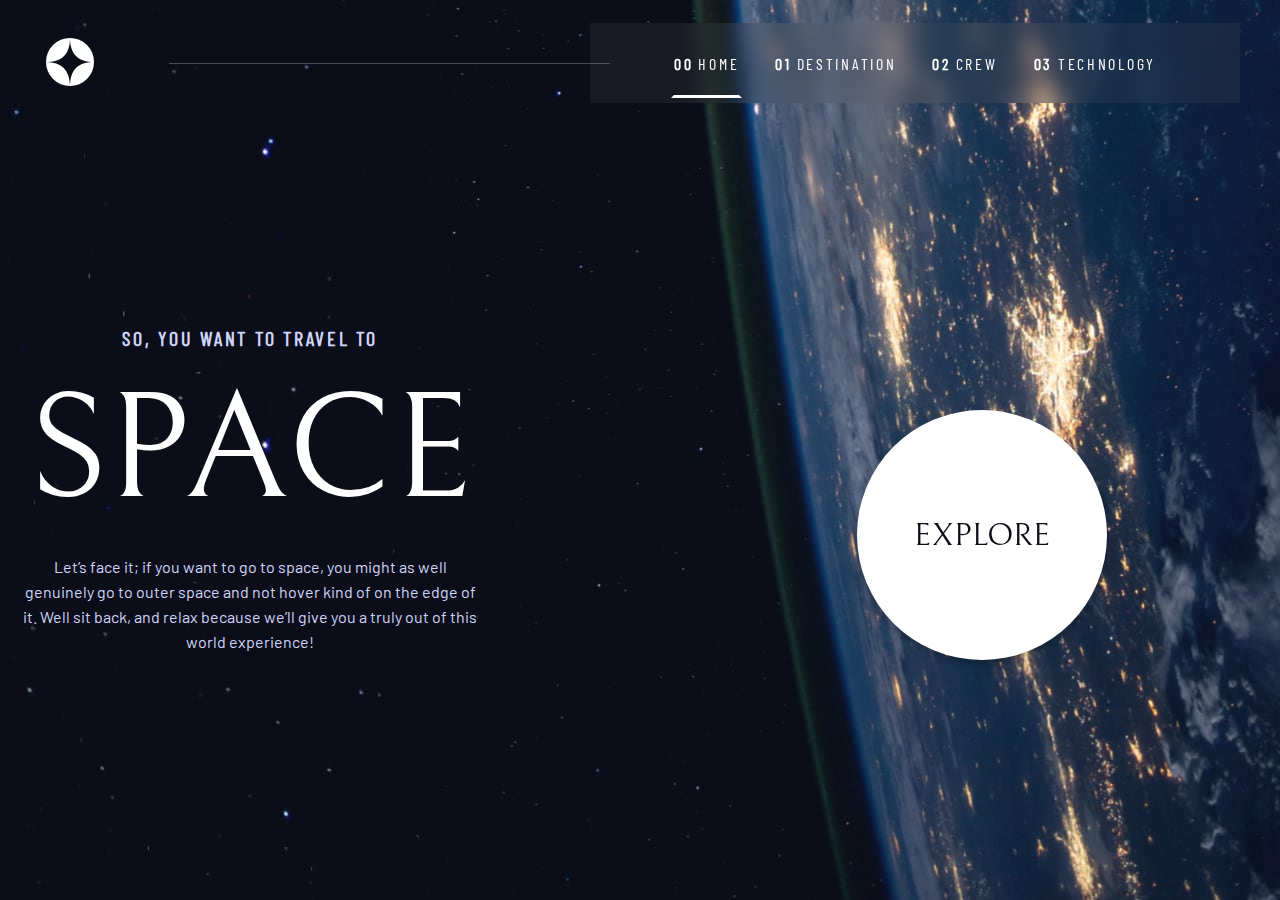
==== index.html @ 05ce1cc7 "- rewriting of some parts of the project and little tweaks" ====
<!DOCTYPE html>
<html lang="pt-BR">

<head>
  <meta charset="UTF-8">
  <meta http-equiv="X-UA-Compatible" content="IE=edge">
  <meta name="viewport" content="width=device-width, initial-scale=1.0">
  <title>Space Tourism</title>
  <link rel="stylesheet" href="./src/css/main.css">
  <link rel="shortcut icon" href="./assets/favicon-32x32.png" type="image/x-icon">
  <script defer src="./src/js/nav-active.js"></script>
  <script defer src="./src/js/nav-menu.js"></script>
</head>

<body class="home__body">

  <header>
    <div class="header__container">

      <button class="btn__logo">
        <img src="./assets/shared/logo.svg" alt="Space Tourism Logo">
      </button>

      <button class="btn__hamburger">
        <img src="./assets/shared/icon-hamburger.svg" alt="Menu">
      </button>

      <div class="header__line">
        <div class="line"></div>
      </div>

      <nav class="desktop__nav">

        <ul class="desktop__nav__list">

          <li class="desktop__nav__item">
            <a class="regular-text--condensed fs32" href="#">
              <strong>00</strong>
              HOME
            </a>
          </li>

          <li class="desktop__nav__item">
            <a class="regular-text--condensed fs32" href="#">
              <strong>01</strong>
              DESTINATION
            </a>
          </li>

          <li class="desktop__nav__item">
            <a class="regular-text--condensed fs32" href="#">
              <strong>02</strong>
              CREW
            </a>
          </li>

          <li class="desktop__nav__item">
            <a class="regular-text--condensed fs32" href="#">
              <strong>03</strong>
              TECHNOLOGY
            </a>
          </li>

        </ul>
      </nav>

    </div>
  </header>

  <nav class="mobile__nav">

    <button class="btn__hamburger--close">
      <img src="./assets/shared/icon-close.svg" alt="Fechar Menu">
    </button>

    <ul class="mobile__nav__list">

      <li class="mobile__nav__item">
        <a class="regular-text--condensed fs32" href="#">
          <strong>00</strong>
          HOME
        </a>
      </li>

      <li class="mobile__nav__item">
        <a class="regular-text--condensed fs32" href="#">
          <strong>01</strong>
          DESTINATION
        </a>
      </li>

      <li class="mobile__nav__item">
        <a class="regular-text--condensed fs32" href="#">
          <strong>02</strong>
          CREW
        </a>
      </li>

      <li class="mobile__nav__item">
        <a class="regular-text--condensed fs32" href="#">
          <strong>03</strong>
          TECHNOLOGY
        </a>
      </li>

    </ul>

  </nav>

  <main class="home__main">
    <div class="home__main__container">

      <div class="home__text pad20">
        <h5 class="heading5 text-center mb16 color-purple">SO, YOU WANT TO TRAVEL TO</h5>
        <h2 class="heading2 text-center mb16">SPACE</h2>
        <p class="regular-text text-center lh25 color-purple">Let’s face it; if you want to go to space, you might as
          well
          genuinely go to
          outer space and
          not hover kind of on the edge of it. Well sit back, and relax because we’ll give you a truly out of this world
          experience!</p>
      </div>

      <a href="#" class="explore__wrapper">
        <p class="explore">
          EXPLORE
        </p>
      </a>

    </div>
  </main>

</body>

</html>
---- src/css/main.css ----
@font-face{font-family:"Bellefair";font-weight:400;src:url(../../assets/fonts/Bellefair/Bellefair-Regular.ttf)}@font-face{font-family:"Barlow";font-weight:400;src:url(../../assets/fonts/Barlow/Barlow-Regular.ttf)}@font-face{font-family:"BarlowCondensed";font-weight:400;src:url(../../assets/fonts/Barlow_Condensed/BarlowCondensed-Regular.ttf)}.text-center{text-align:center}.pad5{padding:5px}.pad10{padding:10px}.pad15{padding:15px}.pad20{padding:20px}.pad25{padding:25px}.pad30{padding:30px}.pad35{padding:35px}.pad40{padding:40px}.pad45{padding:45px}.pad50{padding:50px}.mt5{margin-top:5px}.mt10{margin-top:10px}.mt15{margin-top:15px}.mt20{margin-top:20px}.mt25{margin-top:25px}.mt30{margin-top:30px}.mt35{margin-top:35px}.mt40{margin-top:40px}.mt45{margin-top:45px}.mt50{margin-top:50px}.mb5{margin-bottom:5px}.mb10{margin-bottom:10px}.mb15{margin-bottom:15px}.mb20{margin-bottom:20px}.mb25{margin-bottom:25px}.mb30{margin-bottom:30px}.mb35{margin-bottom:35px}.mb40{margin-bottom:40px}.mb45{margin-bottom:45px}.mb50{margin-bottom:50px}.fs14{font-size:14px}.fs16{font-size:16px}.fs24{font-size:24px}.fs28{font-size:28px}.fs32{font-size:32px}.fs56{font-size:56px}.fs80{font-size:80px}.fs100{font-size:100px}.fs150{font-size:150px}.blur{filter:blur(10px)}.mb16{margin-bottom:16px}.pad24{padding:24px}.color-purple{color:#d0d6f9}.lh25{line-height:25px}*{margin:0;padding:0;box-sizing:border-box;color:#fff}.scale-in-center{-webkit-animation:scale-in-center .5s cubic-bezier(0.25, 0.46, 0.45, 0.94) both;animation:scale-in-center .5s cubic-bezier(0.25, 0.46, 0.45, 0.94) both}@-webkit-keyframes scale-in-center{0%{-webkit-transform:scale(0);transform:scale(0);opacity:1}100%{-webkit-transform:scale(1);transform:scale(1);opacity:1}}@keyframes scale-in-center{0%{-webkit-transform:scale(0);transform:scale(0);opacity:1}100%{-webkit-transform:scale(1);transform:scale(1);opacity:1}}.btn__logo,.btn__hamburger,.btn__hamburger--close{background:none;outline:none;border:none;cursor:pointer}@media(min-width: 1024px){.btn__hamburger{display:none}}.btn__logo{width:60px;height:60px}.btn__hamburger--close{position:absolute;top:25px;right:25px;width:48px;height:48px}.btn__hamburger--close img{width:30px;height:30px}.heading1,.heading2,.heading3,.heading4{font-family:"Bellefair";font-weight:400}.heading1{font-size:150px}.heading2{font-size:80px}@media(min-width: 600px){.heading2{font-size:150px}}.heading3{font-size:56px}.heading4{font-size:32px}.heading5{font-family:"BarlowCondensed";font-size:16px;letter-spacing:2.75px}@media(min-width: 600px){.heading5{font-size:20px}}.regular-text{font-family:"Barlow"}.regular-text--condensed{font-family:"BarlowCondensed"}.home__body{background-image:url(../../assets/home/background-home-mobile.jpg);background-size:cover;background-repeat:no-repeat;background-position:center center;min-height:100vh}@media(min-width: 600px){.home__body{background-image:url(../../assets/home/background-home-tablet.jpg)}}@media(min-width: 1024px){.home__body{background-image:url(../../assets/home/background-home-desktop.jpg);padding-top:2vh}}header{height:10vh;max-width:1280px;margin:0 auto;padding-left:40px;padding-right:40px}header .header__container{display:flex;align-items:center;height:100%;max-width:1280px;justify-content:space-between;margin:0 auto}header .header__container .header__line{display:none}@media(min-width: 1024px){header .header__container .header__line{display:flex;justify-content:center;align-items:center;position:relative;height:100%;width:calc(100% - 710px)}header .header__container .header__line .line{position:absolute;right:-20px;width:90%;height:1px;background-color:#fff;z-index:2;opacity:.25}}.mobile__nav{display:flex;justify-content:center;align-items:center;background:rgba(9,9,9,.3);backdrop-filter:blur(40px);z-index:1;width:100vw;height:100vh;position:absolute;top:0;left:-100%;transition:all .5s ease-in-out}@media(min-width: 1024px){.mobile__nav{display:none}}.mobile__nav .mobile__nav__list .mobile__nav__item{list-style:none;margin:5px}.mobile__nav .mobile__nav__list .mobile__nav__item a{display:block;text-decoration:none;padding:15px}.mobile__nav .mobile__nav__list .mobile__nav__item a strong{margin-right:12px}.desktop__nav{display:none}@media(min-width: 1024px){.desktop__nav{display:flex;justify-content:center;align-items:center;width:650px;height:80px;padding:5px;background:rgba(101,99,99,.15);backdrop-filter:blur(10px)}}.desktop__nav .desktop__nav__list{display:flex;list-style:none;gap:30px;height:100%}.desktop__nav .desktop__nav__list a{display:flex;justify-content:center;align-items:center;gap:5px;font-size:16px;letter-spacing:2.7px;text-decoration:none;height:100%;border:3px solid rgba(0,0,0,0);transition:.3s}.desktop__nav .desktop__nav__list a:hover{border-bottom:3px solid rgba(255,255,255,.6)}.active__anchor.active__anchor.active__anchor{border-bottom:3px solid #fff}.home__text{width:360px;height:320px}@media(min-width: 600px){.home__text{width:500px;height:400px}}@media(min-width: 1024px){.home__text{position:absolute;top:25%;left:0}}@media(min-width: 1024px){.explore__wrapper{display:flex;justify-content:center;align-items:center;border-radius:50%;position:absolute;width:300px;height:300px;left:65%;top:35%;transition:.3s}.explore__wrapper:hover{background:rgba(0,0,0,.5)}}.explore__wrapper .explore{background:#fff;display:flex;justify-content:center;align-items:center;width:150px;height:150px;border-radius:50%;color:#0b0d17;font-size:20px;font-family:"Bellefair";filter:drop-shadow(0px 4px 4px rgba(0, 0, 0, 0.25));cursor:pointer}@media(min-width: 600px){.explore__wrapper .explore{width:200px;height:200px}}@media(min-width: 1024px){.explore__wrapper .explore{width:250px;height:250px;font-size:32px}}.home__main{display:flex;justify-content:center;align-items:center;height:88vh}.home__main .home__main__container{display:flex;flex-direction:column;justify-content:center;align-items:center;position:relative;justify-content:space-around;height:90vh;min-height:88vh}@media(min-width: 1024px){.home__main .home__main__container{width:100%;max-width:1280px;height:88vh;margin:0 auto}}
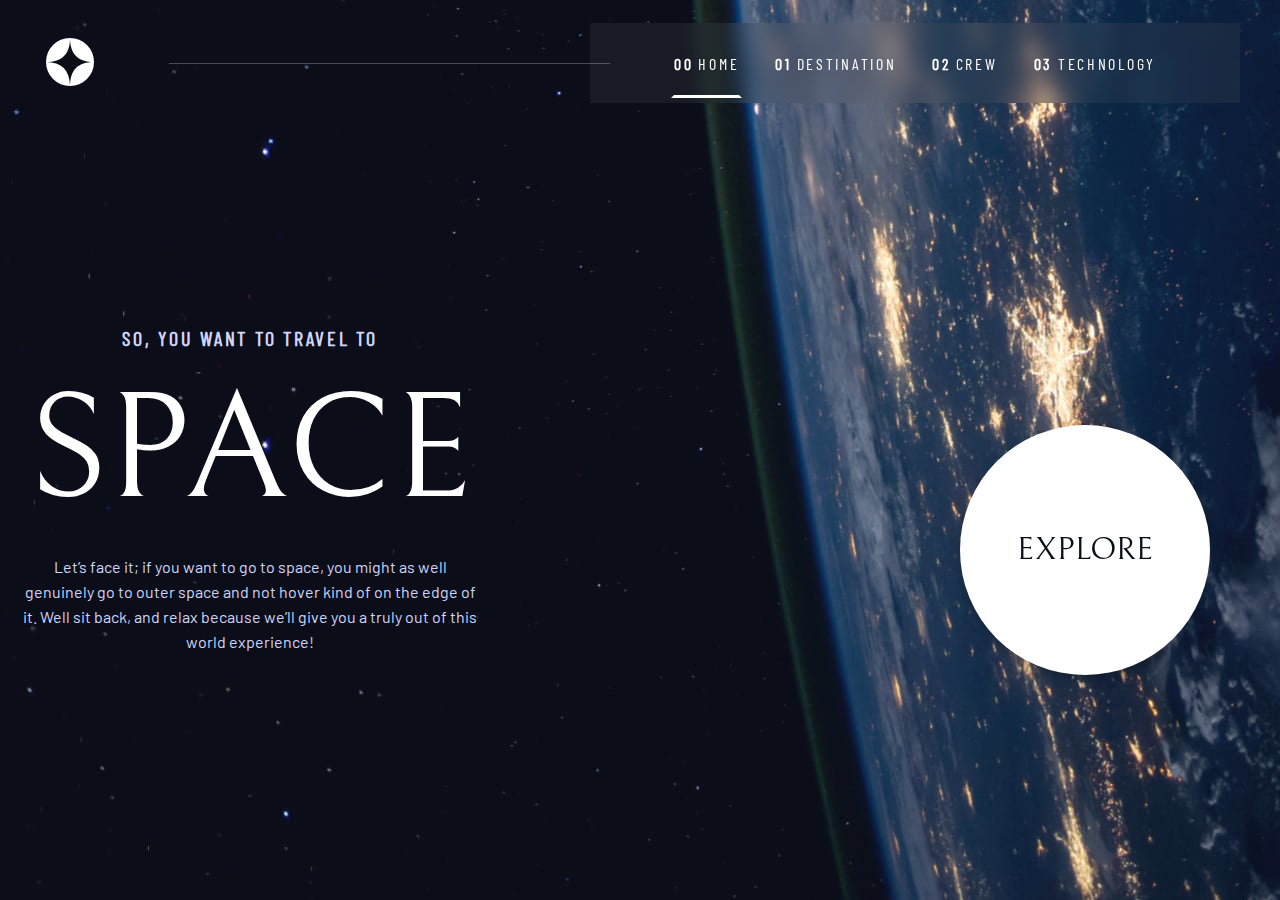
==== commit 23ec9c75: "- fixed transition of explorer button" ====
--- a/index.html
+++ b/index.html
@@ -121,10 +121,8 @@
           experience!</p>
       </div>
 
-      <a href="#" class="explore__wrapper">
-        <p class="explore">
-          EXPLORE
-        </p>
+      <a href="#" class="home__explore__link">
+        EXPLORE
       </a>
 
     </div>
--- a/src/css/main.css
+++ b/src/css/main.css
@@ -1 +1 @@
-@font-face{font-family:"Bellefair";font-weight:400;src:url(../../assets/fonts/Bellefair/Bellefair-Regular.ttf)}@font-face{font-family:"Barlow";font-weight:400;src:url(../../assets/fonts/Barlow/Barlow-Regular.ttf)}@font-face{font-family:"BarlowCondensed";font-weight:400;src:url(../../assets/fonts/Barlow_Condensed/BarlowCondensed-Regular.ttf)}.text-center{text-align:center}.pad5{padding:5px}.pad10{padding:10px}.pad15{padding:15px}.pad20{padding:20px}.pad25{padding:25px}.pad30{padding:30px}.pad35{padding:35px}.pad40{padding:40px}.pad45{padding:45px}.pad50{padding:50px}.mt5{margin-top:5px}.mt10{margin-top:10px}.mt15{margin-top:15px}.mt20{margin-top:20px}.mt25{margin-top:25px}.mt30{margin-top:30px}.mt35{margin-top:35px}.mt40{margin-top:40px}.mt45{margin-top:45px}.mt50{margin-top:50px}.mb5{margin-bottom:5px}.mb10{margin-bottom:10px}.mb15{margin-bottom:15px}.mb20{margin-bottom:20px}.mb25{margin-bottom:25px}.mb30{margin-bottom:30px}.mb35{margin-bottom:35px}.mb40{margin-bottom:40px}.mb45{margin-bottom:45px}.mb50{margin-bottom:50px}.fs14{font-size:14px}.fs16{font-size:16px}.fs24{font-size:24px}.fs28{font-size:28px}.fs32{font-size:32px}.fs56{font-size:56px}.fs80{font-size:80px}.fs100{font-size:100px}.fs150{font-size:150px}.blur{filter:blur(10px)}.mb16{margin-bottom:16px}.pad24{padding:24px}.color-purple{color:#d0d6f9}.lh25{line-height:25px}*{margin:0;padding:0;box-sizing:border-box;color:#fff}.scale-in-center{-webkit-animation:scale-in-center .5s cubic-bezier(0.25, 0.46, 0.45, 0.94) both;animation:scale-in-center .5s cubic-bezier(0.25, 0.46, 0.45, 0.94) both}@-webkit-keyframes scale-in-center{0%{-webkit-transform:scale(0);transform:scale(0);opacity:1}100%{-webkit-transform:scale(1);transform:scale(1);opacity:1}}@keyframes scale-in-center{0%{-webkit-transform:scale(0);transform:scale(0);opacity:1}100%{-webkit-transform:scale(1);transform:scale(1);opacity:1}}.btn__logo,.btn__hamburger,.btn__hamburger--close{background:none;outline:none;border:none;cursor:pointer}@media(min-width: 1024px){.btn__hamburger{display:none}}.btn__logo{width:60px;height:60px}.btn__hamburger--close{position:absolute;top:25px;right:25px;width:48px;height:48px}.btn__hamburger--close img{width:30px;height:30px}.heading1,.heading2,.heading3,.heading4{font-family:"Bellefair";font-weight:400}.heading1{font-size:150px}.heading2{font-size:80px}@media(min-width: 600px){.heading2{font-size:150px}}.heading3{font-size:56px}.heading4{font-size:32px}.heading5{font-family:"BarlowCondensed";font-size:16px;letter-spacing:2.75px}@media(min-width: 600px){.heading5{font-size:20px}}.regular-text{font-family:"Barlow"}.regular-text--condensed{font-family:"BarlowCondensed"}.home__body{background-image:url(../../assets/home/background-home-mobile.jpg);background-size:cover;background-repeat:no-repeat;background-position:center center;min-height:100vh}@media(min-width: 600px){.home__body{background-image:url(../../assets/home/background-home-tablet.jpg)}}@media(min-width: 1024px){.home__body{background-image:url(../../assets/home/background-home-desktop.jpg);padding-top:2vh}}header{height:10vh;max-width:1280px;margin:0 auto;padding-left:40px;padding-right:40px}header .header__container{display:flex;align-items:center;height:100%;max-width:1280px;justify-content:space-between;margin:0 auto}header .header__container .header__line{display:none}@media(min-width: 1024px){header .header__container .header__line{display:flex;justify-content:center;align-items:center;position:relative;height:100%;width:calc(100% - 710px)}header .header__container .header__line .line{position:absolute;right:-20px;width:90%;height:1px;background-color:#fff;z-index:2;opacity:.25}}.mobile__nav{display:flex;justify-content:center;align-items:center;background:rgba(9,9,9,.3);backdrop-filter:blur(40px);z-index:1;width:100vw;height:100vh;position:absolute;top:0;left:-100%;transition:all .5s ease-in-out}@media(min-width: 1024px){.mobile__nav{display:none}}.mobile__nav .mobile__nav__list .mobile__nav__item{list-style:none;margin:5px}.mobile__nav .mobile__nav__list .mobile__nav__item a{display:block;text-decoration:none;padding:15px}.mobile__nav .mobile__nav__list .mobile__nav__item a strong{margin-right:12px}.desktop__nav{display:none}@media(min-width: 1024px){.desktop__nav{display:flex;justify-content:center;align-items:center;width:650px;height:80px;padding:5px;background:rgba(101,99,99,.15);backdrop-filter:blur(10px)}}.desktop__nav .desktop__nav__list{display:flex;list-style:none;gap:30px;height:100%}.desktop__nav .desktop__nav__list a{display:flex;justify-content:center;align-items:center;gap:5px;font-size:16px;letter-spacing:2.7px;text-decoration:none;height:100%;border:3px solid rgba(0,0,0,0);transition:.3s}.desktop__nav .desktop__nav__list a:hover{border-bottom:3px solid rgba(255,255,255,.6)}.active__anchor.active__anchor.active__anchor{border-bottom:3px solid #fff}.home__text{width:360px;height:320px}@media(min-width: 600px){.home__text{width:500px;height:400px}}@media(min-width: 1024px){.home__text{position:absolute;top:25%;left:0}}@media(min-width: 1024px){.explore__wrapper{display:flex;justify-content:center;align-items:center;border-radius:50%;position:absolute;width:300px;height:300px;left:65%;top:35%;transition:.3s}.explore__wrapper:hover{background:rgba(0,0,0,.5)}}.explore__wrapper .explore{background:#fff;display:flex;justify-content:center;align-items:center;width:150px;height:150px;border-radius:50%;color:#0b0d17;font-size:20px;font-family:"Bellefair";filter:drop-shadow(0px 4px 4px rgba(0, 0, 0, 0.25));cursor:pointer}@media(min-width: 600px){.explore__wrapper .explore{width:200px;height:200px}}@media(min-width: 1024px){.explore__wrapper .explore{width:250px;height:250px;font-size:32px}}.home__main{display:flex;justify-content:center;align-items:center;height:88vh}.home__main .home__main__container{display:flex;flex-direction:column;justify-content:center;align-items:center;position:relative;justify-content:space-around;height:90vh;min-height:88vh}@media(min-width: 1024px){.home__main .home__main__container{width:100%;max-width:1280px;height:88vh;margin:0 auto}}+@font-face{font-family:"Bellefair";font-weight:400;src:url(../../assets/fonts/Bellefair/Bellefair-Regular.ttf)}@font-face{font-family:"Barlow";font-weight:400;src:url(../../assets/fonts/Barlow/Barlow-Regular.ttf)}@font-face{font-family:"BarlowCondensed";font-weight:400;src:url(../../assets/fonts/Barlow_Condensed/BarlowCondensed-Regular.ttf)}.text-center{text-align:center}.pad5{padding:5px}.pad10{padding:10px}.pad15{padding:15px}.pad20{padding:20px}.pad25{padding:25px}.pad30{padding:30px}.pad35{padding:35px}.pad40{padding:40px}.pad45{padding:45px}.pad50{padding:50px}.mt5{margin-top:5px}.mt10{margin-top:10px}.mt15{margin-top:15px}.mt20{margin-top:20px}.mt25{margin-top:25px}.mt30{margin-top:30px}.mt35{margin-top:35px}.mt40{margin-top:40px}.mt45{margin-top:45px}.mt50{margin-top:50px}.mb5{margin-bottom:5px}.mb10{margin-bottom:10px}.mb15{margin-bottom:15px}.mb20{margin-bottom:20px}.mb25{margin-bottom:25px}.mb30{margin-bottom:30px}.mb35{margin-bottom:35px}.mb40{margin-bottom:40px}.mb45{margin-bottom:45px}.mb50{margin-bottom:50px}.fs14{font-size:14px}.fs16{font-size:16px}.fs24{font-size:24px}.fs28{font-size:28px}.fs32{font-size:32px}.fs56{font-size:56px}.fs80{font-size:80px}.fs100{font-size:100px}.fs150{font-size:150px}.blur{filter:blur(10px)}.mb16{margin-bottom:16px}.pad24{padding:24px}.color-purple{color:#d0d6f9}.lh25{line-height:25px}*{margin:0;padding:0;box-sizing:border-box;color:#fff}.scale-in-center{-webkit-animation:scale-in-center .5s cubic-bezier(0.25, 0.46, 0.45, 0.94) both;animation:scale-in-center .5s cubic-bezier(0.25, 0.46, 0.45, 0.94) both}@-webkit-keyframes scale-in-center{0%{-webkit-transform:scale(0);transform:scale(0);opacity:1}100%{-webkit-transform:scale(1);transform:scale(1);opacity:1}}@keyframes scale-in-center{0%{-webkit-transform:scale(0);transform:scale(0);opacity:1}100%{-webkit-transform:scale(1);transform:scale(1);opacity:1}}@keyframes rotate{0%{transform:rotate(0)}100%{transform:rotate(360deg)}}.btn__logo,.btn__hamburger,.btn__hamburger--close{background:none;outline:none;border:none;cursor:pointer}@media(min-width: 1024px){.btn__hamburger{display:none}}.btn__logo{width:60px;height:60px}.btn__hamburger--close{position:absolute;top:25px;right:25px;width:48px;height:48px}.btn__hamburger--close img{width:30px;height:30px}.heading1,.heading2,.heading3,.heading4{font-family:"Bellefair";font-weight:400}.heading1{font-size:150px}.heading2{font-size:80px}@media(min-width: 600px){.heading2{font-size:150px}}.heading3{font-size:56px}.heading4{font-size:32px}.heading5{font-family:"BarlowCondensed";font-size:16px;letter-spacing:2.75px}@media(min-width: 600px){.heading5{font-size:20px}}.regular-text{font-family:"Barlow"}.regular-text--condensed{font-family:"BarlowCondensed"}.home__body{background-image:url(../../assets/home/background-home-mobile.jpg);background-size:cover;background-repeat:no-repeat;background-position:center center;min-height:100vh}@media(min-width: 600px){.home__body{background-image:url(../../assets/home/background-home-tablet.jpg)}}@media(min-width: 1024px){.home__body{background-image:url(../../assets/home/background-home-desktop.jpg);padding-top:2vh}}header{height:10vh;max-width:1280px;margin:0 auto;padding-left:40px;padding-right:40px}header .header__container{display:flex;align-items:center;height:100%;max-width:1280px;justify-content:space-between;margin:0 auto}header .header__container .header__line{display:none}@media(min-width: 1024px){header .header__container .header__line{display:flex;justify-content:center;align-items:center;position:relative;height:100%;width:calc(100% - 710px)}header .header__container .header__line .line{position:absolute;right:-20px;width:90%;height:1px;background-color:#fff;z-index:2;opacity:.25}}.mobile__nav{display:flex;justify-content:center;align-items:center;background:rgba(9,9,9,.3);backdrop-filter:blur(40px);z-index:1;width:100vw;height:100vh;position:absolute;top:0;left:-100%;transition:all .5s ease-in-out}@media(min-width: 1024px){.mobile__nav{display:none}}.mobile__nav .mobile__nav__list .mobile__nav__item{list-style:none;margin:5px}.mobile__nav .mobile__nav__list .mobile__nav__item a{display:block;text-decoration:none;padding:15px}.mobile__nav .mobile__nav__list .mobile__nav__item a strong{margin-right:12px}.desktop__nav{display:none}@media(min-width: 1024px){.desktop__nav{display:flex;justify-content:center;align-items:center;width:650px;height:80px;padding:5px;background:rgba(101,99,99,.15);backdrop-filter:blur(10px)}}.desktop__nav .desktop__nav__list{display:flex;list-style:none;gap:30px;height:100%}.desktop__nav .desktop__nav__list a{display:flex;justify-content:center;align-items:center;gap:5px;font-size:16px;letter-spacing:2.7px;text-decoration:none;height:100%;border:3px solid rgba(0,0,0,0);transition:.3s}.desktop__nav .desktop__nav__list a:hover{border-bottom:3px solid rgba(255,255,255,.6)}.active__anchor.active__anchor.active__anchor{border-bottom:3px solid #fff}.home__text{width:360px;height:320px}@media(min-width: 600px){.home__text{width:500px;height:400px}}@media(min-width: 1024px){.home__text{position:absolute;top:25%;left:0}}.home__explore__link{display:flex;justify-content:center;align-items:center;background:#fff;font-size:20px;font-family:"Bellefair";text-decoration:none;color:#0b0d17;width:150px;height:150px;border-radius:50%;transition:.5s;filter:drop-shadow(0px 4px 4px rgba(0, 0, 0, 0.25));cursor:pointer}.home__explore__link:hover{box-shadow:0 0 0 50px rgba(255,255,255,.1)}@media(min-width: 600px){.home__explore__link{width:200px;height:200px}}@media(min-width: 1024px){.home__explore__link{position:absolute;top:40%;left:75%;width:250px;height:250px;font-size:32px}}.home__main{display:flex;justify-content:center;align-items:center;height:88vh}.home__main .home__main__container{display:flex;flex-direction:column;justify-content:center;align-items:center;position:relative;justify-content:space-around;height:90vh;min-height:88vh}@media(min-width: 1024px){.home__main .home__main__container{width:100%;max-width:1280px;height:88vh;margin:0 auto}}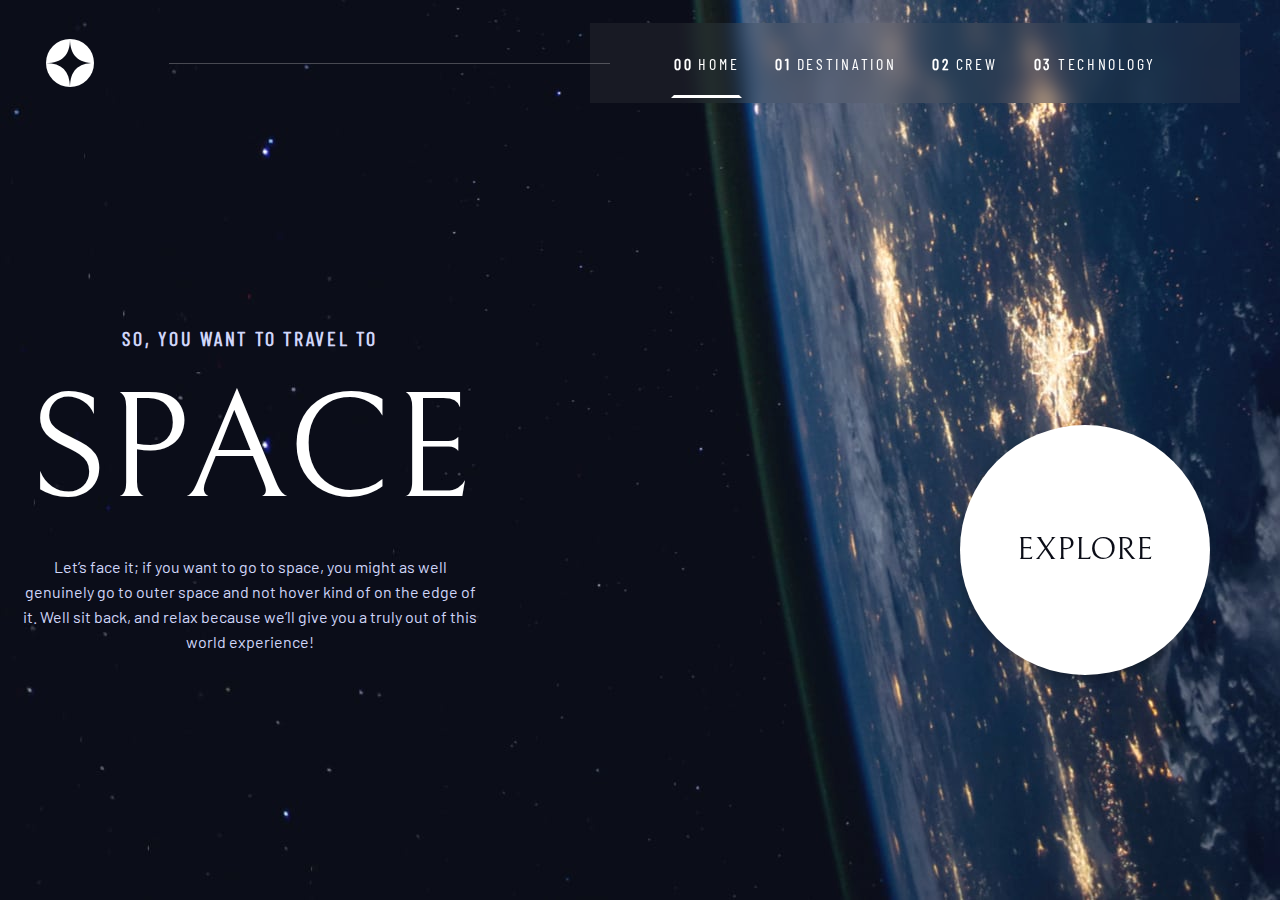
==== commit a3c86968: "- creation of new pages" ====
--- a/index.html
+++ b/index.html
@@ -5,7 +5,7 @@
   <meta charset="UTF-8">
   <meta http-equiv="X-UA-Compatible" content="IE=edge">
   <meta name="viewport" content="width=device-width, initial-scale=1.0">
-  <title>Space Tourism</title>
+  <title>Space Tourism | Home</title>
   <link rel="stylesheet" href="./src/css/main.css">
   <link rel="shortcut icon" href="./assets/favicon-32x32.png" type="image/x-icon">
   <script defer src="./src/js/nav-active.js"></script>
@@ -17,9 +17,9 @@
   <header>
     <div class="header__container">
 
-      <button class="btn__logo">
+      <a class="btn__logo" href="index.html">
         <img src="./assets/shared/logo.svg" alt="Space Tourism Logo">
-      </button>
+      </a>
 
       <button class="btn__hamburger">
         <img src="./assets/shared/icon-hamburger.svg" alt="Menu">
@@ -34,29 +34,29 @@
         <ul class="desktop__nav__list">
 
           <li class="desktop__nav__item">
-            <a class="regular-text--condensed fs32" href="#">
-              <strong>00</strong>
+            <a class="regular-text--condensed fs32" href="index.html">
+              <strong class="desktop__nav__link__num">00</strong>
               HOME
             </a>
           </li>
 
           <li class="desktop__nav__item">
-            <a class="regular-text--condensed fs32" href="#">
-              <strong>01</strong>
+            <a class="regular-text--condensed fs32" href="destination.html">
+              <strong class="desktop__nav__link__num">01</strong>
               DESTINATION
             </a>
           </li>
 
           <li class="desktop__nav__item">
-            <a class="regular-text--condensed fs32" href="#">
-              <strong>02</strong>
+            <a class="regular-text--condensed fs32" href="crew.html">
+              <strong class="desktop__nav__link__num">02</strong>
               CREW
             </a>
           </li>
 
           <li class="desktop__nav__item">
-            <a class="regular-text--condensed fs32" href="#">
-              <strong>03</strong>
+            <a class="regular-text--condensed fs32" href="technology.html">
+              <strong class="desktop__nav__link__num">03</strong>
               TECHNOLOGY
             </a>
           </li>
@@ -66,7 +66,6 @@
 
     </div>
   </header>
-
   <nav class="mobile__nav">
 
     <button class="btn__hamburger--close">
@@ -76,28 +75,28 @@
     <ul class="mobile__nav__list">
 
       <li class="mobile__nav__item">
-        <a class="regular-text--condensed fs32" href="#">
+        <a class="regular-text--condensed fs32" href="index.html">
           <strong>00</strong>
           HOME
         </a>
       </li>
 
       <li class="mobile__nav__item">
-        <a class="regular-text--condensed fs32" href="#">
+        <a class="regular-text--condensed fs32" href="destination.html">
           <strong>01</strong>
           DESTINATION
         </a>
       </li>
 
       <li class="mobile__nav__item">
-        <a class="regular-text--condensed fs32" href="#">
+        <a class="regular-text--condensed fs32" href="crew.html">
           <strong>02</strong>
           CREW
         </a>
       </li>
 
       <li class="mobile__nav__item">
-        <a class="regular-text--condensed fs32" href="#">
+        <a class="regular-text--condensed fs32" href="technology.html">
           <strong>03</strong>
           TECHNOLOGY
         </a>
@@ -121,7 +120,7 @@
           experience!</p>
       </div>
 
-      <a href="#" class="home__explore__link">
+      <a href="destination.html" class="home__explore__link">
         EXPLORE
       </a>
 
--- a/src/css/main.css
+++ b/src/css/main.css
@@ -1 +1 @@
-@font-face{font-family:"Bellefair";font-weight:400;src:url(../../assets/fonts/Bellefair/Bellefair-Regular.ttf)}@font-face{font-family:"Barlow";font-weight:400;src:url(../../assets/fonts/Barlow/Barlow-Regular.ttf)}@font-face{font-family:"BarlowCondensed";font-weight:400;src:url(../../assets/fonts/Barlow_Condensed/BarlowCondensed-Regular.ttf)}.text-center{text-align:center}.pad5{padding:5px}.pad10{padding:10px}.pad15{padding:15px}.pad20{padding:20px}.pad25{padding:25px}.pad30{padding:30px}.pad35{padding:35px}.pad40{padding:40px}.pad45{padding:45px}.pad50{padding:50px}.mt5{margin-top:5px}.mt10{margin-top:10px}.mt15{margin-top:15px}.mt20{margin-top:20px}.mt25{margin-top:25px}.mt30{margin-top:30px}.mt35{margin-top:35px}.mt40{margin-top:40px}.mt45{margin-top:45px}.mt50{margin-top:50px}.mb5{margin-bottom:5px}.mb10{margin-bottom:10px}.mb15{margin-bottom:15px}.mb20{margin-bottom:20px}.mb25{margin-bottom:25px}.mb30{margin-bottom:30px}.mb35{margin-bottom:35px}.mb40{margin-bottom:40px}.mb45{margin-bottom:45px}.mb50{margin-bottom:50px}.fs14{font-size:14px}.fs16{font-size:16px}.fs24{font-size:24px}.fs28{font-size:28px}.fs32{font-size:32px}.fs56{font-size:56px}.fs80{font-size:80px}.fs100{font-size:100px}.fs150{font-size:150px}.blur{filter:blur(10px)}.mb16{margin-bottom:16px}.pad24{padding:24px}.color-purple{color:#d0d6f9}.lh25{line-height:25px}*{margin:0;padding:0;box-sizing:border-box;color:#fff}.scale-in-center{-webkit-animation:scale-in-center .5s cubic-bezier(0.25, 0.46, 0.45, 0.94) both;animation:scale-in-center .5s cubic-bezier(0.25, 0.46, 0.45, 0.94) both}@-webkit-keyframes scale-in-center{0%{-webkit-transform:scale(0);transform:scale(0);opacity:1}100%{-webkit-transform:scale(1);transform:scale(1);opacity:1}}@keyframes scale-in-center{0%{-webkit-transform:scale(0);transform:scale(0);opacity:1}100%{-webkit-transform:scale(1);transform:scale(1);opacity:1}}@keyframes rotate{0%{transform:rotate(0)}100%{transform:rotate(360deg)}}.btn__logo,.btn__hamburger,.btn__hamburger--close{background:none;outline:none;border:none;cursor:pointer}@media(min-width: 1024px){.btn__hamburger{display:none}}.btn__logo{width:60px;height:60px}.btn__hamburger--close{position:absolute;top:25px;right:25px;width:48px;height:48px}.btn__hamburger--close img{width:30px;height:30px}.heading1,.heading2,.heading3,.heading4{font-family:"Bellefair";font-weight:400}.heading1{font-size:150px}.heading2{font-size:80px}@media(min-width: 600px){.heading2{font-size:150px}}.heading3{font-size:56px}.heading4{font-size:32px}.heading5{font-family:"BarlowCondensed";font-size:16px;letter-spacing:2.75px}@media(min-width: 600px){.heading5{font-size:20px}}.regular-text{font-family:"Barlow"}.regular-text--condensed{font-family:"BarlowCondensed"}.home__body{background-image:url(../../assets/home/background-home-mobile.jpg);background-size:cover;background-repeat:no-repeat;background-position:center center;min-height:100vh}@media(min-width: 600px){.home__body{background-image:url(../../assets/home/background-home-tablet.jpg)}}@media(min-width: 1024px){.home__body{background-image:url(../../assets/home/background-home-desktop.jpg);padding-top:2vh}}header{height:10vh;max-width:1280px;margin:0 auto;padding-left:40px;padding-right:40px}header .header__container{display:flex;align-items:center;height:100%;max-width:1280px;justify-content:space-between;margin:0 auto}header .header__container .header__line{display:none}@media(min-width: 1024px){header .header__container .header__line{display:flex;justify-content:center;align-items:center;position:relative;height:100%;width:calc(100% - 710px)}header .header__container .header__line .line{position:absolute;right:-20px;width:90%;height:1px;background-color:#fff;z-index:2;opacity:.25}}.mobile__nav{display:flex;justify-content:center;align-items:center;background:rgba(9,9,9,.3);backdrop-filter:blur(40px);z-index:1;width:100vw;height:100vh;position:absolute;top:0;left:-100%;transition:all .5s ease-in-out}@media(min-width: 1024px){.mobile__nav{display:none}}.mobile__nav .mobile__nav__list .mobile__nav__item{list-style:none;margin:5px}.mobile__nav .mobile__nav__list .mobile__nav__item a{display:block;text-decoration:none;padding:15px}.mobile__nav .mobile__nav__list .mobile__nav__item a strong{margin-right:12px}.desktop__nav{display:none}@media(min-width: 1024px){.desktop__nav{display:flex;justify-content:center;align-items:center;width:650px;height:80px;padding:5px;background:rgba(101,99,99,.15);backdrop-filter:blur(10px)}}.desktop__nav .desktop__nav__list{display:flex;list-style:none;gap:30px;height:100%}.desktop__nav .desktop__nav__list a{display:flex;justify-content:center;align-items:center;gap:5px;font-size:16px;letter-spacing:2.7px;text-decoration:none;height:100%;border:3px solid rgba(0,0,0,0);transition:.3s}.desktop__nav .desktop__nav__list a:hover{border-bottom:3px solid rgba(255,255,255,.6)}.active__anchor.active__anchor.active__anchor{border-bottom:3px solid #fff}.home__text{width:360px;height:320px}@media(min-width: 600px){.home__text{width:500px;height:400px}}@media(min-width: 1024px){.home__text{position:absolute;top:25%;left:0}}.home__explore__link{display:flex;justify-content:center;align-items:center;background:#fff;font-size:20px;font-family:"Bellefair";text-decoration:none;color:#0b0d17;width:150px;height:150px;border-radius:50%;transition:.5s;filter:drop-shadow(0px 4px 4px rgba(0, 0, 0, 0.25));cursor:pointer}.home__explore__link:hover{box-shadow:0 0 0 50px rgba(255,255,255,.1)}@media(min-width: 600px){.home__explore__link{width:200px;height:200px}}@media(min-width: 1024px){.home__explore__link{position:absolute;top:40%;left:75%;width:250px;height:250px;font-size:32px}}.home__main{display:flex;justify-content:center;align-items:center;height:88vh}.home__main .home__main__container{display:flex;flex-direction:column;justify-content:center;align-items:center;position:relative;justify-content:space-around;height:90vh;min-height:88vh}@media(min-width: 1024px){.home__main .home__main__container{width:100%;max-width:1280px;height:88vh;margin:0 auto}}+@font-face{font-family:"Bellefair";font-weight:400;src:url(../../assets/fonts/Bellefair/Bellefair-Regular.ttf)}@font-face{font-family:"Barlow";font-weight:400;src:url(../../assets/fonts/Barlow/Barlow-Regular.ttf)}@font-face{font-family:"BarlowCondensed";font-weight:400;src:url(../../assets/fonts/Barlow_Condensed/BarlowCondensed-Regular.ttf)}.text-center{text-align:center}.pad5{padding:5px}.pad10{padding:10px}.pad15{padding:15px}.pad20{padding:20px}.pad25{padding:25px}.pad30{padding:30px}.pad35{padding:35px}.pad40{padding:40px}.pad45{padding:45px}.pad50{padding:50px}.mt5{margin-top:5px}.mt10{margin-top:10px}.mt15{margin-top:15px}.mt20{margin-top:20px}.mt25{margin-top:25px}.mt30{margin-top:30px}.mt35{margin-top:35px}.mt40{margin-top:40px}.mt45{margin-top:45px}.mt50{margin-top:50px}.mb5{margin-bottom:5px}.mb10{margin-bottom:10px}.mb15{margin-bottom:15px}.mb20{margin-bottom:20px}.mb25{margin-bottom:25px}.mb30{margin-bottom:30px}.mb35{margin-bottom:35px}.mb40{margin-bottom:40px}.mb45{margin-bottom:45px}.mb50{margin-bottom:50px}.fs14{font-size:14px}.fs16{font-size:16px}.fs24{font-size:24px}.fs28{font-size:28px}.fs32{font-size:32px}.fs56{font-size:56px}.fs80{font-size:80px}.fs100{font-size:100px}.fs150{font-size:150px}.blur{filter:blur(10px)}.mb16{margin-bottom:16px}.pad24{padding:24px}.color-purple{color:#d0d6f9}.lh25{line-height:25px}*{margin:0;padding:0;box-sizing:border-box;color:#fff}.scale-in-center{-webkit-animation:scale-in-center .5s cubic-bezier(0.25, 0.46, 0.45, 0.94) both;animation:scale-in-center .5s cubic-bezier(0.25, 0.46, 0.45, 0.94) both}@-webkit-keyframes scale-in-center{0%{-webkit-transform:scale(0);transform:scale(0);opacity:1}100%{-webkit-transform:scale(1);transform:scale(1);opacity:1}}@keyframes scale-in-center{0%{-webkit-transform:scale(0);transform:scale(0);opacity:1}100%{-webkit-transform:scale(1);transform:scale(1);opacity:1}}@keyframes rotate{0%{transform:rotate(0)}100%{transform:rotate(360deg)}}.btn__logo,.btn__hamburger,.btn__hamburger--close{background:none;outline:none;border:none;cursor:pointer}@media(min-width: 600px){.btn__hamburger{display:none}}@media(min-width: 1024px){.btn__hamburger{display:none}}.btn__logo{display:flex;justify-content:center;align-items:center;width:60px;height:60px}.btn__hamburger--close{position:absolute;top:25px;right:25px;width:48px;height:48px}.btn__hamburger--close img{width:30px;height:30px}.heading1,.heading2,.heading3,.heading4{font-family:"Bellefair";font-weight:400}.heading1{font-size:150px}.heading2{font-size:80px}@media(min-width: 600px){.heading2{font-size:150px}}.heading3{font-size:56px}.heading4{font-size:32px}.heading5{font-family:"BarlowCondensed";font-size:16px;letter-spacing:2.75px}@media(min-width: 600px){.heading5{font-size:20px}}.regular-text{font-family:"Barlow"}.regular-text--condensed{font-family:"BarlowCondensed"}body{background-color:#121212;min-height:100vh}@media(min-width: 1024px){body{padding-top:2vh}}.home__body{background-image:url(../../assets/home/background-home-mobile.jpg);background-size:cover;background-repeat:no-repeat;background-position:center center}@media(min-width: 600px){.home__body{background-image:url(../../assets/home/background-home-tablet.jpg)}}@media(min-width: 1024px){.home__body{background-image:url(../../assets/home/background-home-desktop.jpg)}}.destination__body{background-image:url(../../assets/destination/background-destination-mobile.jpg);background-size:cover;background-repeat:no-repeat;background-position:center center}@media(min-width: 600px){.destination__body{background-image:url(../../assets/destination/background-destination-tablet.jpg)}}@media(min-width: 1024px){.destination__body{background-image:url(../../assets/destination/background-destination-desktop.jpg)}}header{height:10vh;max-width:1280px;margin:0 auto;padding-left:40px;padding-right:40px}header .header__container{display:flex;align-items:center;height:100%;max-width:1280px;justify-content:space-between;margin:0 auto}header .header__container .header__line{display:none}@media(min-width: 1024px){header .header__container .header__line{display:flex;justify-content:center;align-items:center;position:relative;height:100%;width:calc(100% - 710px)}header .header__container .header__line .line{position:absolute;right:-20px;width:90%;height:1px;background-color:#fff;z-index:2;opacity:.25}}.mobile__nav{display:flex;justify-content:center;align-items:center;background:rgba(9,9,9,.3);backdrop-filter:blur(40px);z-index:1;width:100vw;height:100vh;position:absolute;top:0;left:-100%;transition:all .5s ease-in-out}@media(min-width: 600px){.mobile__nav{display:none}}@media(min-width: 1024px){.mobile__nav{display:none}}.mobile__nav .mobile__nav__list .mobile__nav__item{list-style:none;margin:5px}.mobile__nav .mobile__nav__list .mobile__nav__item a{display:block;text-decoration:none;padding:15px}.mobile__nav .mobile__nav__list .mobile__nav__item a strong{margin-right:12px}.desktop__nav{display:none}@media(min-width: 600px){.desktop__nav{display:flex;justify-content:center;align-items:center;width:600px;height:80px;padding:5px;backdrop-filter:blur(10px)}.desktop__nav .desktop__nav__link__num{display:none}}@media(min-width: 1024px){.desktop__nav{display:flex;justify-content:center;align-items:center;width:650px;height:80px;padding:5px;background:rgba(101,99,99,.15);backdrop-filter:blur(10px)}.desktop__nav .desktop__nav__link__num{display:block}}.desktop__nav .desktop__nav__list{display:flex;list-style:none;gap:30px;height:100%}.desktop__nav .desktop__nav__list a{display:flex;justify-content:center;align-items:center;gap:5px;font-size:16px;letter-spacing:2.7px;text-decoration:none;height:100%;border:3px solid rgba(0,0,0,0);transition:.3s}.desktop__nav .desktop__nav__list a:hover{border-bottom:3px solid rgba(255,255,255,.6)}.active__anchor.active__anchor.active__anchor{border-bottom:3px solid #fff}.home__text{width:360px;height:320px}@media(min-width: 600px){.home__text{width:500px;height:400px}}@media(min-width: 1024px){.home__text{position:absolute;top:25%;left:0}}.home__explore__link{display:flex;justify-content:center;align-items:center;background:#fff;font-size:20px;font-family:"Bellefair";text-decoration:none;color:#0b0d17;width:150px;height:150px;border-radius:50%;transition:.5s;filter:drop-shadow(0px 4px 4px rgba(0, 0, 0, 0.25));cursor:pointer}.home__explore__link:hover{box-shadow:0 0 0 50px rgba(255,255,255,.1)}@media(min-width: 600px){.home__explore__link{width:200px;height:200px}}@media(min-width: 1024px){.home__explore__link{position:absolute;top:40%;left:75%;width:250px;height:250px;font-size:32px}}.home__main{display:flex;justify-content:center;align-items:center;height:88vh}.home__main .home__main__container{display:flex;flex-direction:column;justify-content:center;align-items:center;position:relative;justify-content:space-around;height:90vh;min-height:88vh}@media(min-width: 1024px){.home__main .home__main__container{width:100%;max-width:1280px;height:88vh;margin:0 auto}}.destination__main{display:flex;justify-content:center;align-items:center;height:88vh}.destination__main .destination__main__container{display:flex;flex-direction:column;justify-content:center;align-items:center;position:relative;justify-content:space-around;height:90vh;min-height:88vh}@media(min-width: 1024px){.destination__main .destination__main__container{width:100%;max-width:1280px;height:88vh;margin:0 auto}}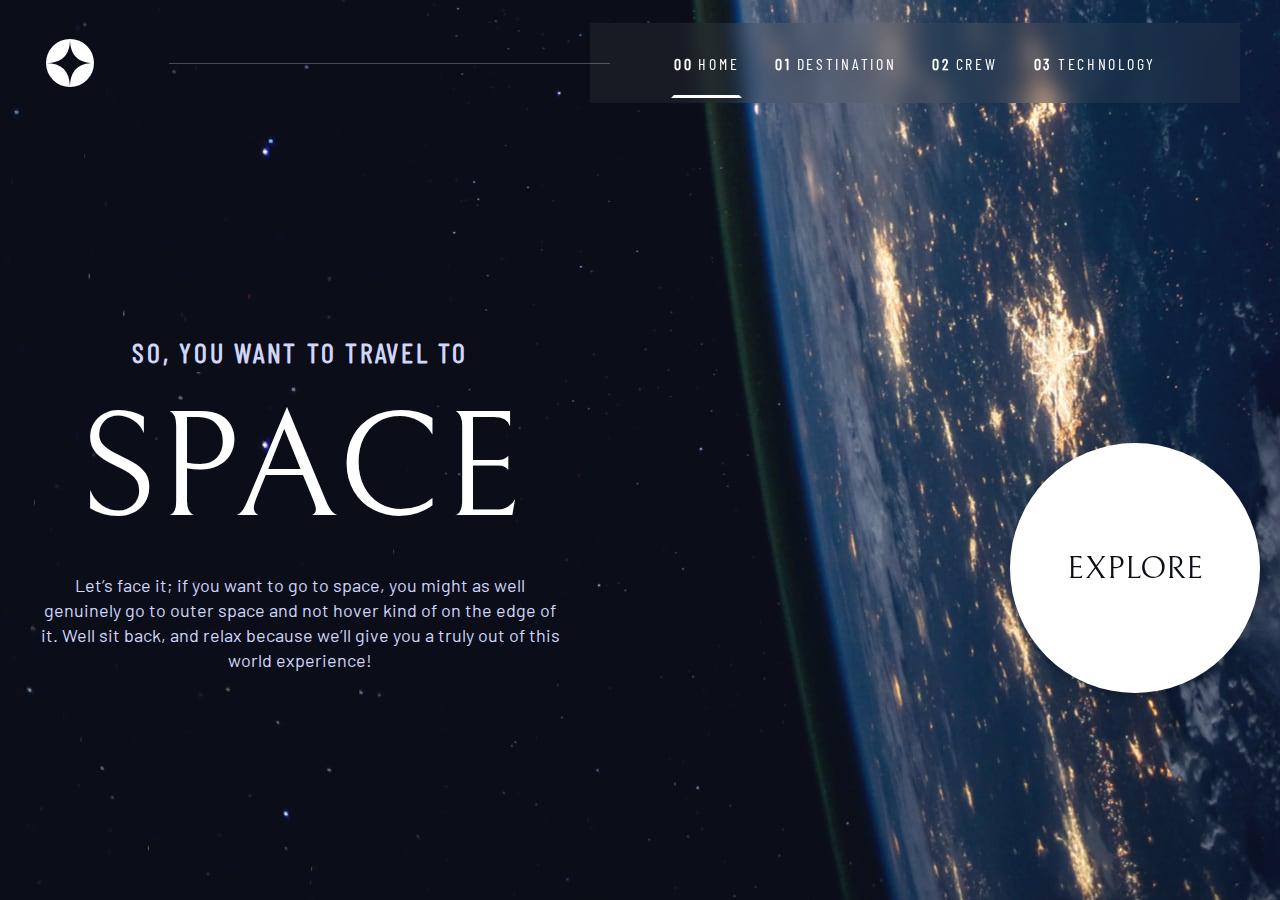
==== commit 3661e318: "[NEW] Crew Page Added!" ====
--- a/index.html
+++ b/index.html
@@ -109,20 +109,25 @@
   <main class="home__main">
     <div class="home__main__container">
 
-      <div class="home__text pad20">
-        <h5 class="heading5 text-center mb16 color-purple">SO, YOU WANT TO TRAVEL TO</h5>
-        <h2 class="heading2 text-center mb16">SPACE</h2>
-        <p class="regular-text text-center lh25 color-purple">Let’s face it; if you want to go to space, you might as
-          well
-          genuinely go to
-          outer space and
-          not hover kind of on the edge of it. Well sit back, and relax because we’ll give you a truly out of this world
-          experience!</p>
+      <div class="home__text__wrapper">
+        <div class="home__text pad20">
+          <h5 class="heading5 text-center mb16 color-purple">SO, YOU WANT TO TRAVEL TO</h5>
+          <h2 class="heading2 text-center mb16">SPACE</h2>
+          <p class="regular-text text-center lh25 color-purple">Let’s face it; if you want to go to space, you might as
+            well
+            genuinely go to
+            outer space and
+            not hover kind of on the edge of it. Well sit back, and relax because we’ll give you a truly out of this
+            world
+            experience!</p>
+        </div>
       </div>
 
-      <a href="destination.html" class="home__explore__link">
-        EXPLORE
-      </a>
+      <div class="home__link__wrapper">
+        <a href="destination.html" class="home__explore__link bellefair">
+          EXPLORE
+        </a>
+      </div>
 
     </div>
   </main>
--- a/src/css/main.css
+++ b/src/css/main.css
@@ -1 +1 @@
-@font-face{font-family:"Bellefair";font-weight:400;src:url(../../assets/fonts/Bellefair/Bellefair-Regular.ttf)}@font-face{font-family:"Barlow";font-weight:400;src:url(../../assets/fonts/Barlow/Barlow-Regular.ttf)}@font-face{font-family:"BarlowCondensed";font-weight:400;src:url(../../assets/fonts/Barlow_Condensed/BarlowCondensed-Regular.ttf)}.text-center{text-align:center}.pad5{padding:5px}.pad10{padding:10px}.pad15{padding:15px}.pad20{padding:20px}.pad25{padding:25px}.pad30{padding:30px}.pad35{padding:35px}.pad40{padding:40px}.pad45{padding:45px}.pad50{padding:50px}.mt5{margin-top:5px}.mt10{margin-top:10px}.mt15{margin-top:15px}.mt20{margin-top:20px}.mt25{margin-top:25px}.mt30{margin-top:30px}.mt35{margin-top:35px}.mt40{margin-top:40px}.mt45{margin-top:45px}.mt50{margin-top:50px}.mb5{margin-bottom:5px}.mb10{margin-bottom:10px}.mb15{margin-bottom:15px}.mb20{margin-bottom:20px}.mb25{margin-bottom:25px}.mb30{margin-bottom:30px}.mb35{margin-bottom:35px}.mb40{margin-bottom:40px}.mb45{margin-bottom:45px}.mb50{margin-bottom:50px}.fs14{font-size:14px}.fs16{font-size:16px}.fs24{font-size:24px}.fs28{font-size:28px}.fs32{font-size:32px}.fs56{font-size:56px}.fs80{font-size:80px}.fs100{font-size:100px}.fs150{font-size:150px}.blur{filter:blur(10px)}.mb16{margin-bottom:16px}.pad24{padding:24px}.color-purple{color:#d0d6f9}.lh25{line-height:25px}*{margin:0;padding:0;box-sizing:border-box;color:#fff}.scale-in-center{-webkit-animation:scale-in-center .5s cubic-bezier(0.25, 0.46, 0.45, 0.94) both;animation:scale-in-center .5s cubic-bezier(0.25, 0.46, 0.45, 0.94) both}@-webkit-keyframes scale-in-center{0%{-webkit-transform:scale(0);transform:scale(0);opacity:1}100%{-webkit-transform:scale(1);transform:scale(1);opacity:1}}@keyframes scale-in-center{0%{-webkit-transform:scale(0);transform:scale(0);opacity:1}100%{-webkit-transform:scale(1);transform:scale(1);opacity:1}}@keyframes rotate{0%{transform:rotate(0)}100%{transform:rotate(360deg)}}.btn__logo,.btn__hamburger,.btn__hamburger--close{background:none;outline:none;border:none;cursor:pointer}@media(min-width: 600px){.btn__hamburger{display:none}}@media(min-width: 1024px){.btn__hamburger{display:none}}.btn__logo{display:flex;justify-content:center;align-items:center;width:60px;height:60px}.btn__hamburger--close{position:absolute;top:25px;right:25px;width:48px;height:48px}.btn__hamburger--close img{width:30px;height:30px}.heading1,.heading2,.heading3,.heading4{font-family:"Bellefair";font-weight:400}.heading1{font-size:150px}.heading2{font-size:80px}@media(min-width: 600px){.heading2{font-size:150px}}.heading3{font-size:56px}.heading4{font-size:32px}.heading5{font-family:"BarlowCondensed";font-size:16px;letter-spacing:2.75px}@media(min-width: 600px){.heading5{font-size:20px}}.regular-text{font-family:"Barlow"}.regular-text--condensed{font-family:"BarlowCondensed"}body{background-color:#121212;min-height:100vh}@media(min-width: 1024px){body{padding-top:2vh}}.home__body{background-image:url(../../assets/home/background-home-mobile.jpg);background-size:cover;background-repeat:no-repeat;background-position:center center}@media(min-width: 600px){.home__body{background-image:url(../../assets/home/background-home-tablet.jpg)}}@media(min-width: 1024px){.home__body{background-image:url(../../assets/home/background-home-desktop.jpg)}}.destination__body{background-image:url(../../assets/destination/background-destination-mobile.jpg);background-size:cover;background-repeat:no-repeat;background-position:center center}@media(min-width: 600px){.destination__body{background-image:url(../../assets/destination/background-destination-tablet.jpg)}}@media(min-width: 1024px){.destination__body{background-image:url(../../assets/destination/background-destination-desktop.jpg)}}header{height:10vh;max-width:1280px;margin:0 auto;padding-left:40px;padding-right:40px}header .header__container{display:flex;align-items:center;height:100%;max-width:1280px;justify-content:space-between;margin:0 auto}header .header__container .header__line{display:none}@media(min-width: 1024px){header .header__container .header__line{display:flex;justify-content:center;align-items:center;position:relative;height:100%;width:calc(100% - 710px)}header .header__container .header__line .line{position:absolute;right:-20px;width:90%;height:1px;background-color:#fff;z-index:2;opacity:.25}}.mobile__nav{display:flex;justify-content:center;align-items:center;background:rgba(9,9,9,.3);backdrop-filter:blur(40px);z-index:1;width:100vw;height:100vh;position:absolute;top:0;left:-100%;transition:all .5s ease-in-out}@media(min-width: 600px){.mobile__nav{display:none}}@media(min-width: 1024px){.mobile__nav{display:none}}.mobile__nav .mobile__nav__list .mobile__nav__item{list-style:none;margin:5px}.mobile__nav .mobile__nav__list .mobile__nav__item a{display:block;text-decoration:none;padding:15px}.mobile__nav .mobile__nav__list .mobile__nav__item a strong{margin-right:12px}.desktop__nav{display:none}@media(min-width: 600px){.desktop__nav{display:flex;justify-content:center;align-items:center;width:600px;height:80px;padding:5px;backdrop-filter:blur(10px)}.desktop__nav .desktop__nav__link__num{display:none}}@media(min-width: 1024px){.desktop__nav{display:flex;justify-content:center;align-items:center;width:650px;height:80px;padding:5px;background:rgba(101,99,99,.15);backdrop-filter:blur(10px)}.desktop__nav .desktop__nav__link__num{display:block}}.desktop__nav .desktop__nav__list{display:flex;list-style:none;gap:30px;height:100%}.desktop__nav .desktop__nav__list a{display:flex;justify-content:center;align-items:center;gap:5px;font-size:16px;letter-spacing:2.7px;text-decoration:none;height:100%;border:3px solid rgba(0,0,0,0);transition:.3s}.desktop__nav .desktop__nav__list a:hover{border-bottom:3px solid rgba(255,255,255,.6)}.active__anchor.active__anchor.active__anchor{border-bottom:3px solid #fff}.home__text{width:360px;height:320px}@media(min-width: 600px){.home__text{width:500px;height:400px}}@media(min-width: 1024px){.home__text{position:absolute;top:25%;left:0}}.home__explore__link{display:flex;justify-content:center;align-items:center;background:#fff;font-size:20px;font-family:"Bellefair";text-decoration:none;color:#0b0d17;width:150px;height:150px;border-radius:50%;transition:.5s;filter:drop-shadow(0px 4px 4px rgba(0, 0, 0, 0.25));cursor:pointer}.home__explore__link:hover{box-shadow:0 0 0 50px rgba(255,255,255,.1)}@media(min-width: 600px){.home__explore__link{width:200px;height:200px}}@media(min-width: 1024px){.home__explore__link{position:absolute;top:40%;left:75%;width:250px;height:250px;font-size:32px}}.home__main{display:flex;justify-content:center;align-items:center;height:88vh}.home__main .home__main__container{display:flex;flex-direction:column;justify-content:center;align-items:center;position:relative;justify-content:space-around;height:90vh;min-height:88vh}@media(min-width: 1024px){.home__main .home__main__container{width:100%;max-width:1280px;height:88vh;margin:0 auto}}.destination__main{display:flex;justify-content:center;align-items:center;height:88vh}.destination__main .destination__main__container{display:flex;flex-direction:column;justify-content:center;align-items:center;position:relative;justify-content:space-around;height:90vh;min-height:88vh}@media(min-width: 1024px){.destination__main .destination__main__container{width:100%;max-width:1280px;height:88vh;margin:0 auto}}+@font-face{font-family:"Bellefair";font-weight:400;src:url(../../assets/fonts/Bellefair/Bellefair-Regular.ttf)}@font-face{font-family:"Barlow";font-weight:400;src:url(../../assets/fonts/Barlow/Barlow-Regular.ttf)}@font-face{font-family:"BarlowCondensed";font-weight:400;src:url(../../assets/fonts/Barlow_Condensed/BarlowCondensed-Regular.ttf)}.text-center{text-align:center}.regular{font-weight:400}.bold{font-weight:700}.pad5{padding:5px}.pad10{padding:10px}.pad15{padding:15px}.pad20{padding:20px}.pad25{padding:25px}.pad30{padding:30px}.pad35{padding:35px}.pad40{padding:40px}.pad45{padding:45px}.pad50{padding:50px}.mt5{margin-top:5px}.mt10{margin-top:10px}.mt15{margin-top:15px}.mt20{margin-top:20px}.mt25{margin-top:25px}.mt30{margin-top:30px}.mt35{margin-top:35px}.mt40{margin-top:40px}.mt45{margin-top:45px}.mt50{margin-top:50px}.mr5{margin-right:5px}.mr10{margin-right:10px}.mr15{margin-right:15px}.mr20{margin-right:20px}.mr25{margin-right:25px}.mr30{margin-right:30px}.mr35{margin-right:35px}.mr40{margin-right:40px}.mr45{margin-right:45px}.mr50{margin-right:50px}.mb5{margin-bottom:5px}.mb10{margin-bottom:10px}.mb15{margin-bottom:15px}.mb20{margin-bottom:20px}.mb25{margin-bottom:25px}.mb30{margin-bottom:30px}.mb35{margin-bottom:35px}.mb40{margin-bottom:40px}.mb45{margin-bottom:45px}.mb50{margin-bottom:50px}.fs14{font-size:1.4rem}.fs16{font-size:1.6rem}.fs18{font-size:1.8rem}.fs24{font-size:2.4rem}.fs28{font-size:2.8rem}.fs32{font-size:3.2rem}.fs56{font-size:5.6rem}.fs80{font-size:8rem}.fs100{font-size:10rem}.fs150{font-size:15rem}.blur{filter:blur(10px)}.mb16{margin-bottom:16px}.pad24{padding:24px}.grid-row-span-2{grid-row:span 2}.grid-col-span-2{grid-column:span 2}.color-purple{color:#d0d6f9}.lh25{line-height:2.5rem}*{margin:0;padding:0;box-sizing:border-box}html{font-size:62.5%}body{font-size:1.6rem}@-webkit-keyframes rotate-center{0%{-webkit-transform:rotate(0);transform:rotate(0)}100%{-webkit-transform:rotate(360deg);transform:rotate(360deg)}}@keyframes rotate-center{0%{-webkit-transform:rotate(0);transform:rotate(0)}100%{-webkit-transform:rotate(360deg);transform:rotate(360deg)}}.btn__logo,.btn__hamburger,.btn__hamburger--close{background:none;outline:none;border:none;cursor:pointer}@media(min-width: 600px){.btn__hamburger{display:none}}@media(min-width: 1024px){.btn__hamburger{display:none}}.btn__logo{display:flex;justify-content:center;align-items:center;width:60px;height:60px}.btn__hamburger--close{position:absolute;top:25px;right:25px;width:48px;height:48px}.btn__hamburger--close img{width:30px;height:30px}.section__heading{font-family:"BarlowCondensed";font-size:1.6rem;font-weight:400;letter-spacing:2.7px;line-height:1.9rem;text-align:center;margin-bottom:32px}.section__heading__number{opacity:.5;margin-right:18px}.crew__heading__container{display:flex;flex-direction:column;justify-content:center;align-items:center;max-width:1280px;width:100%}@media(min-width: 600px){.crew__heading__container{align-items:flex-start;justify-content:flex-start}}.crew__heading__container .crew__heading{margin-bottom:0;text-align:initial}@media(min-width: 600px){.crew__heading__container .crew__heading{font-size:2rem}}@media(min-width: 1024px){.crew__heading__container .crew__heading{font-size:2.8rem}}.bellefair{font-family:"Bellefair";font-weight:400}.heading1,.heading2,.heading3,.heading4{font-family:"Bellefair";font-weight:400}.heading1{font-size:15rem}.heading3{font-size:5.6rem}.heading4{font-size:3.2rem}.heading5{font-family:"BarlowCondensed";font-size:1.6rem;letter-spacing:2.75px}@media(min-width: 600px){.heading5{font-size:2rem}}.regular-text{font-family:"Barlow";font-size:1.6rem}.regular-text--condensed{font-family:"BarlowCondensed"}.regular-text--p{font-family:"Barlow";line-height:2.5rem;text-align:center;color:#d0d6f9}body{background-color:#121212;color:#fff;min-height:100vh}@media(min-width: 1024px){body{padding-top:2vh}}.home__body{background-image:url(../../assets/home/background-home-mobile.jpg);background-size:cover;background-repeat:no-repeat;background-position:center center}@media(min-width: 600px){.home__body{background-image:url(../../assets/home/background-home-tablet.jpg)}}@media(min-width: 1024px){.home__body{background-image:url(../../assets/home/background-home-desktop.jpg)}}.destination__body{background-image:url(../../assets/destination/background-destination-mobile.jpg);background-size:cover;background-repeat:no-repeat;background-position:center center}@media(min-width: 600px){.destination__body{background-image:url(../../assets/destination/background-destination-tablet.jpg)}}@media(min-width: 1024px){.destination__body{background-image:url(../../assets/destination/background-destination-desktop.jpg)}}.crew__body{background-image:url(../../assets/crew/background-crew-mobile.jpg);background-size:cover;background-repeat:no-repeat;background-position:center center}@media(min-width: 600px){.crew__body{background-image:url(../../assets/crew/background-crew-tablet.jpg)}}@media(min-width: 1024px){.crew__body{background-image:url(../../assets/crew/background-crew-desktop.jpg);position:relative}}header{display:flex;justify-content:center;align-items:center;min-height:10vh;max-width:1280px;margin:0 auto;padding-left:40px;padding-right:40px}header .header__container{display:flex;justify-content:space-between;align-items:center;height:100%;width:100%;max-width:1280px;margin:0 auto}header .header__container .header__line{display:none}@media(min-width: 1024px){header .header__container .header__line{display:flex;justify-content:center;align-items:center;position:relative;height:100%;width:calc(100% - 710px)}header .header__container .header__line .line{position:absolute;right:-20px;width:90%;height:1px;background-color:#fff;z-index:2;opacity:.25}}.mobile__nav{display:flex;justify-content:center;align-items:center;background:rgba(9,9,9,.3);backdrop-filter:blur(40px);z-index:1;width:100vw;min-height:100vh;position:absolute;top:0;left:-100%;transition:all .5s ease-in-out}@media(min-width: 600px){.mobile__nav{display:none}}@media(min-width: 1024px){.mobile__nav{display:none}}.mobile__nav .mobile__nav__list .mobile__nav__item{list-style:none;margin:.5rem}.mobile__nav .mobile__nav__list .mobile__nav__item a{color:#fff;display:block;text-decoration:none;padding:1.5rem}.mobile__nav .mobile__nav__list .mobile__nav__item a strong{margin-right:12px}.desktop__nav{display:none}@media(min-width: 600px){.desktop__nav{display:flex;justify-content:center;align-items:center;width:600px;height:80px;padding:5px;backdrop-filter:blur(10px)}.desktop__nav .desktop__nav__link__num{display:none}}@media(min-width: 1024px){.desktop__nav{display:flex;justify-content:center;align-items:center;width:650px;height:80px;padding:5px;background:rgba(101,99,99,.15);backdrop-filter:blur(10px)}.desktop__nav .desktop__nav__link__num{display:block}}.desktop__nav .desktop__nav__list{display:flex;list-style:none;gap:30px;height:100%}.desktop__nav .desktop__nav__list a{display:flex;justify-content:center;align-items:center;color:#fff;gap:5px;font-size:1.6rem;letter-spacing:2.7px;text-decoration:none;height:100%;border:3px solid rgba(0,0,0,0);transition:.3s}.desktop__nav .desktop__nav__list a:hover{border-bottom:3px solid rgba(255,255,255,.6)}.active__anchor.active__anchor.active__anchor{border-bottom:3px solid #fff}@media(min-width: 600px){.home__text__wrapper{max-width:700px}}@media(min-width: 1024px){.home__text__wrapper{max-width:70ch}}@media(min-width: 1024px){.home__text__wrapper .home__text h5{font-size:2.8rem}}.home__text__wrapper .home__text h2{font-size:8rem}@media(min-width: 600px){.home__text__wrapper .home__text h2{font-size:15rem}}@media(min-width: 1024px){.home__text__wrapper .home__text h2{font-size:15rem}}@media(min-width: 600px){.home__text__wrapper .home__text p{margin:0 auto;max-width:70%}}@media(min-width: 1024px){.home__text__wrapper .home__text p{font-size:1.8rem;max-width:100%}}.home__explore__link{display:flex;justify-content:center;align-items:center;width:15rem;height:15rem;background:#fff;font-size:2rem;text-decoration:none;color:#0b0d17;border-radius:50%;transition:.5s;filter:drop-shadow(0px 4px 4px rgba(0, 0, 0, 0.25))}.home__explore__link:hover{box-shadow:0 0 0 50px rgba(255,255,255,.1)}@media(min-width: 600px){.home__explore__link{width:20rem;height:20rem}}@media(min-width: 1024px){.home__explore__link{width:25rem;height:25rem;font-size:3.2rem}}.home__main{display:flex;justify-content:center;align-items:center;min-height:88vh;padding:2rem}.home__main .home__main__container{display:flex;flex-direction:column;justify-content:center;align-items:center;justify-content:space-around;gap:130px}@media(min-width: 1024px){.home__main .home__main__container{justify-content:space-between;align-items:flex-end;flex-direction:row;width:100%;max-width:1280px;margin:0 auto}}.destination__main{display:flex;justify-content:center;align-items:center;padding:3rem 2.4rem;min-height:87vh;position:relative}.destination__main .destination__main__container{display:flex;flex-direction:column;justify-content:center;align-items:center;justify-content:space-around;width:100%}@media(min-width: 1024px){.destination__main .destination__main__container{display:flex;flex-direction:row;width:100%;max-width:1280px;margin:0 auto}}.crew__main{display:flex;flex-direction:column;justify-content:center;align-items:center;padding:3rem 2.4rem;min-height:88vh;gap:3rem}.crew__main .crew__main__container{display:flex;flex-direction:column;justify-content:center;align-items:center;width:100%}@media(min-width: 600px){.crew__main .crew__main__container{justify-content:flex-start}}@media(min-width: 1024px){.crew__main .crew__main__container{width:100%;max-width:1280px;margin:0 auto}}.destination__preview{display:flex;flex-direction:column;justify-content:center;align-items:center;margin-bottom:25px}@media(min-width: 600px){.destination__preview{margin-top:50px}}@media(min-width: 600px){.destination__preview h1{position:absolute;left:2rem;top:0;font-size:2rem}}@media(min-width: 1024px){.destination__preview h1{font-size:2.8rem;position:absolute;top:5%;left:10%}}.destination__preview h1 strong{opacity:.5;margin-right:18px}.destination__preview img{animation-name:rotate-center;animation-duration:120s;animation-iteration-count:infinite;animation-timing-function:linear;width:170px;height:170px}@media(min-width: 600px){.destination__preview img{width:300px;height:300px}}@media(min-width: 1024px){.destination__preview img{width:445px;height:445px}}.destination__text__wrapper .destination__nav{width:fit-content;margin:0 auto 20px auto}@media(min-width: 1024px){.destination__text__wrapper .destination__nav{margin:0 0 36px 0}}.destination__text__wrapper .destination__nav ul{display:flex;justify-content:center;gap:25px;list-style:none;height:100%}.destination__text__wrapper .destination__nav ul li{cursor:pointer}.destination__text__wrapper .destination__nav ul li button{padding-bottom:10px;color:#fff;cursor:pointer;background:none;border:none;font-family:"BarlowCondensed";letter-spacing:2.4px}.destination__text__wrapper .destination__wrapper{display:none;height:100%}.destination__text__wrapper .destination__wrapper .destination__text{min-height:222px;text-align:center;margin-bottom:32px}@media(min-width: 600px){.destination__text__wrapper .destination__wrapper .destination__text{max-width:570px}}@media(min-width: 1024px){.destination__text__wrapper .destination__wrapper .destination__text{max-width:445px;text-align:left}}.destination__text__wrapper .destination__wrapper .destination__text h2{font-family:"Bellefair";font-size:56px;font-weight:400}@media(min-width: 600px){.destination__text__wrapper .destination__wrapper .destination__text h2{font-size:80px}}@media(min-width: 1024px){.destination__text__wrapper .destination__wrapper .destination__text h2{font-size:100px;margin-bottom:14px}}.destination__text__wrapper .destination__wrapper .destination__text p{font-family:"Barlow";line-height:2.5rem;color:#d0d6f9;font-size:1.6rem;margin-bottom:32px}@media(min-width: 1024px){.destination__text__wrapper .destination__wrapper .destination__text p{font-size:1.8rem;line-height:3.2rem;margin-bottom:54px}}.destination__text__wrapper .destination__wrapper .destination__text .destination__line{width:100%;height:1px;background-color:#383b4b}.destination__text__wrapper .destination__wrapper .destination__more__info{display:flex;flex-direction:column;justify-content:center;align-items:center}@media(min-width: 600px){.destination__text__wrapper .destination__wrapper .destination__more__info{align-items:flex-start;flex-direction:row}}@media(min-width: 1024px){.destination__text__wrapper .destination__wrapper .destination__more__info{flex-direction:row}}.destination__text__wrapper .destination__wrapper .destination__more__info .destination__info__wrapper{width:220px;margin-bottom:32px}.destination__text__wrapper .destination__wrapper .destination__more__info .destination__info__wrapper h3{font-family:"BarlowCondensed";font-weight:400;letter-spacing:2.4px;line-height:1.7rem;text-align:center;color:#d0d6f9;margin-bottom:12px}@media(min-width: 1024px){.destination__text__wrapper .destination__wrapper .destination__more__info .destination__info__wrapper h3{text-align:left}}.destination__text__wrapper .destination__wrapper .destination__more__info .destination__info__wrapper p{font-family:"Bellefair";font-weight:400;font-size:3.2rem;line-height:3.2rem;text-align:center}@media(min-width: 1024px){.destination__text__wrapper .destination__wrapper .destination__more__info .destination__info__wrapper p{text-align:left}}.destination--visible.destination--visible{display:block}.destination__nav--active{border-bottom:4px solid #fff}.crew__carousel__item{display:flex;flex-direction:column;justify-content:center;align-items:center;width:100%;gap:1.5rem}@media(min-width: 600px){.crew__carousel__item{justify-content:flex-start}}@media(min-width: 1024px){.crew__carousel__item{display:grid;grid-template-columns:repeat(4, 1fr);grid-template-rows:repeat(2, 32.5rem);gap:0}}.crew__carousel__item .crew__about{min-height:30vh;max-width:50ch;order:2}@media(min-width: 600px){.crew__carousel__item .crew__about{min-height:25vh;max-width:55ch;order:0}}@media(min-width: 1024px){.crew__carousel__item .crew__about{max-width:fit-content;min-height:auto;order:0}}.crew__carousel__item .crew__about h3{margin-bottom:1rem;color:#85868a}@media(min-width: 600px){.crew__carousel__item .crew__about h3{font-size:2.4rem}}@media(min-width: 1024px){.crew__carousel__item .crew__about h3{text-align:left;font-size:3.2rem}}.crew__carousel__item .crew__about h2{margin-bottom:1.2rem}@media(min-width: 600px){.crew__carousel__item .crew__about h2{font-size:4rem}}@media(min-width: 1024px){.crew__carousel__item .crew__about h2{text-align:left;font-size:5.6rem}}@media(min-width: 600px){.crew__carousel__item .crew__about p{font-size:1.8rem}}@media(min-width: 1024px){.crew__carousel__item .crew__about p{text-align:left;max-width:40rem}}.crew__carousel__item .carousel__dots__wrapper{display:flex;height:50px;justify-content:center;gap:10px;order:1}@media(min-width: 600px){.crew__carousel__item .carousel__dots__wrapper{order:2}}@media(min-width: 1024px){.crew__carousel__item .carousel__dots__wrapper{justify-content:flex-start;order:3}}.crew__carousel__item .carousel__dots__wrapper button{background:rgba(0,0,0,0);width:48px;height:48px;border:none;cursor:pointer}.crew__carousel__item .carousel__dots__wrapper button:before{content:"";display:block;margin:0 auto;border-radius:50%;background-color:#45474f;width:15px;height:15px}.crew__carousel__item .crew__image{display:flex;order:0;border-bottom:1px solid rgba(255,255,255,.25);width:100%}@media(min-width: 600px){.crew__carousel__item .crew__image{order:2;position:relative;border:none;height:500px}}@media(min-width: 1024px){.crew__carousel__item .crew__image{border:none;position:unset}}.crew__carousel__item .crew__image img{width:250px;height:300px;margin:0 auto}@media(min-width: 600px){.crew__carousel__item .crew__image img{width:400px;height:500px;position:absolute;bottom:-7vh;left:50%;transform:translateX(-50%)}}@media(min-width: 1024px){.crew__carousel__item .crew__image img{width:525px;height:650px;position:absolute;bottom:0;left:75%}}button.--activeDot.--activeDot::before{background-color:#fff}